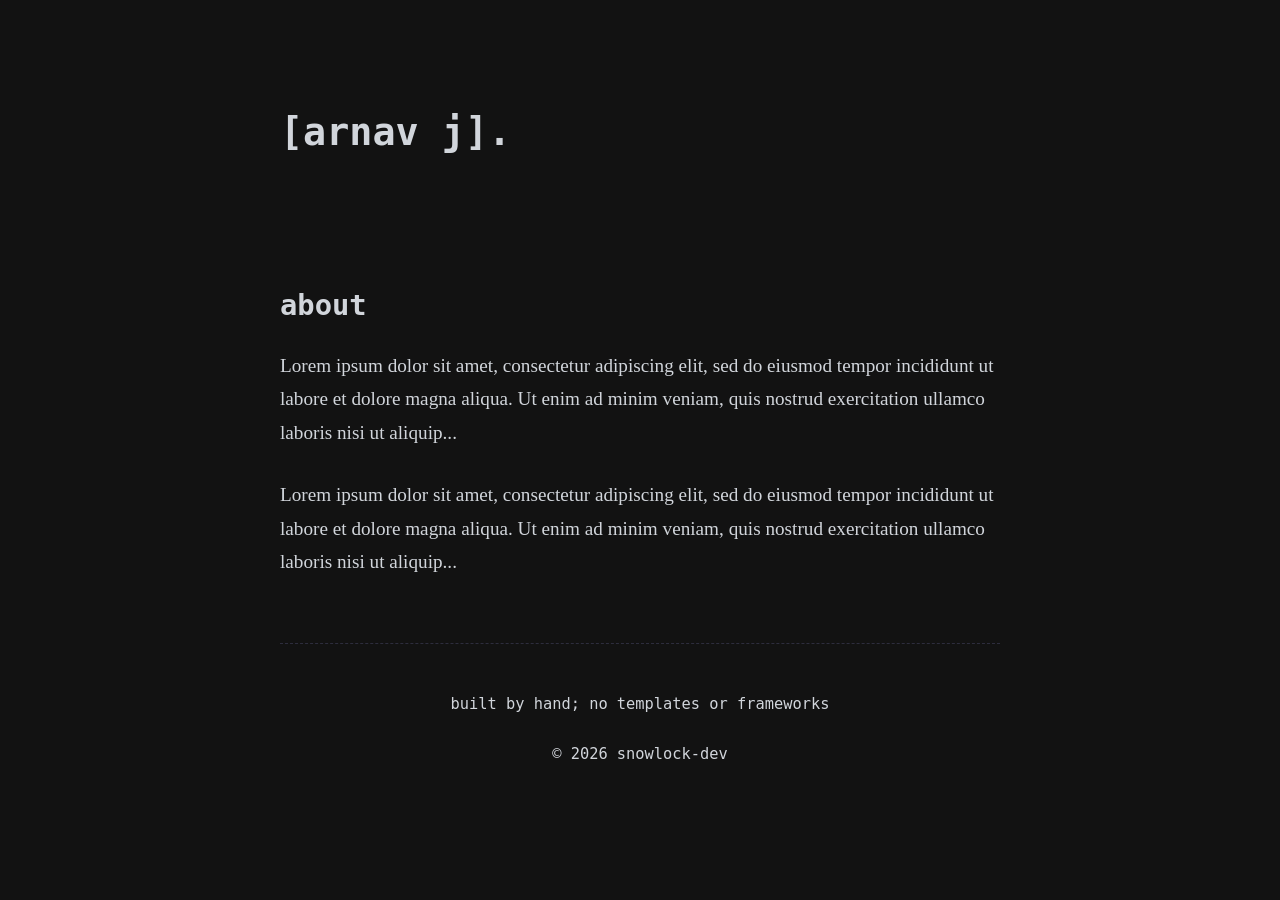
==== site.html @ 4e9fd31e "feat: add HTML layout, update CSS styles, and remove conflicting reset.css" ====
<html lang="en">
    <head>
        <meta charset="UTF-8">
        <meta name="viewport" content = "width=device-width, initial-scale=1.0">
        <title>snowlock -- portfolio</title>

        <link rel="stylesheet" href="style.css">
    </head>


    <body>
        <header>
            <h1>[arnav j].</h1>
        </header>

        <main>
            <section id="about">
                <h2>about</h2>

                <p>
                    Lorem ipsum dolor sit amet, consectetur adipiscing 
                    elit, sed do eiusmod tempor incididunt ut labore et 
                    dolore magna aliqua. Ut enim ad minim veniam, quis 
                    nostrud exercitation ullamco laboris nisi ut aliquip...
                </p>
                <p>
                    Lorem ipsum dolor sit amet, consectetur adipiscing 
                    elit, sed do eiusmod tempor incididunt ut labore et 
                    dolore magna aliqua. Ut enim ad minim veniam, quis 
                    nostrud exercitation ullamco laboris nisi ut aliquip...
                </p>
            </section>
        </main>

        <footer>
            <p>built by hand; no templates or frameworks</p>
            <p>© 2026 snowlock-dev</p>
        </footer>


    </body>



</html>
---- style.css ----
:root {
    --width: 720px;

    --font-mono: monospace;
    --font-body: serif;

    --bg: #121212;
    --border: #2d2d3d;
    --text: #d1d5db;
}

body {
    font-family: var(--font-body);
    font-size: 1.2rem;
    line-height: 1.75;
    color: var(--text);
    background-color: var(--bg);
    max-width: var(--width);
    margin: 0 auto;
    padding: 0 24px;
    overflow-wrap: break-word;
}

header {
    padding: 80px 0px;
}

h1, h2, h3 {
    font-family: var(--font-mono);
    line-height: 1.33;
}

p {
    margin-bottom: 1.5em;
}

small {
    font-size: 0.8em;
    color: var(--text);
}

footer {
    margin-top: 4rem;
    padding: 2rem 0;
    border-top: 1px dashed var(--border);
    text-align: center;
    font-size: 0.8em;
    font-family: var(--font-mono);
    &p { margin-bottom: 0.3em; }
}
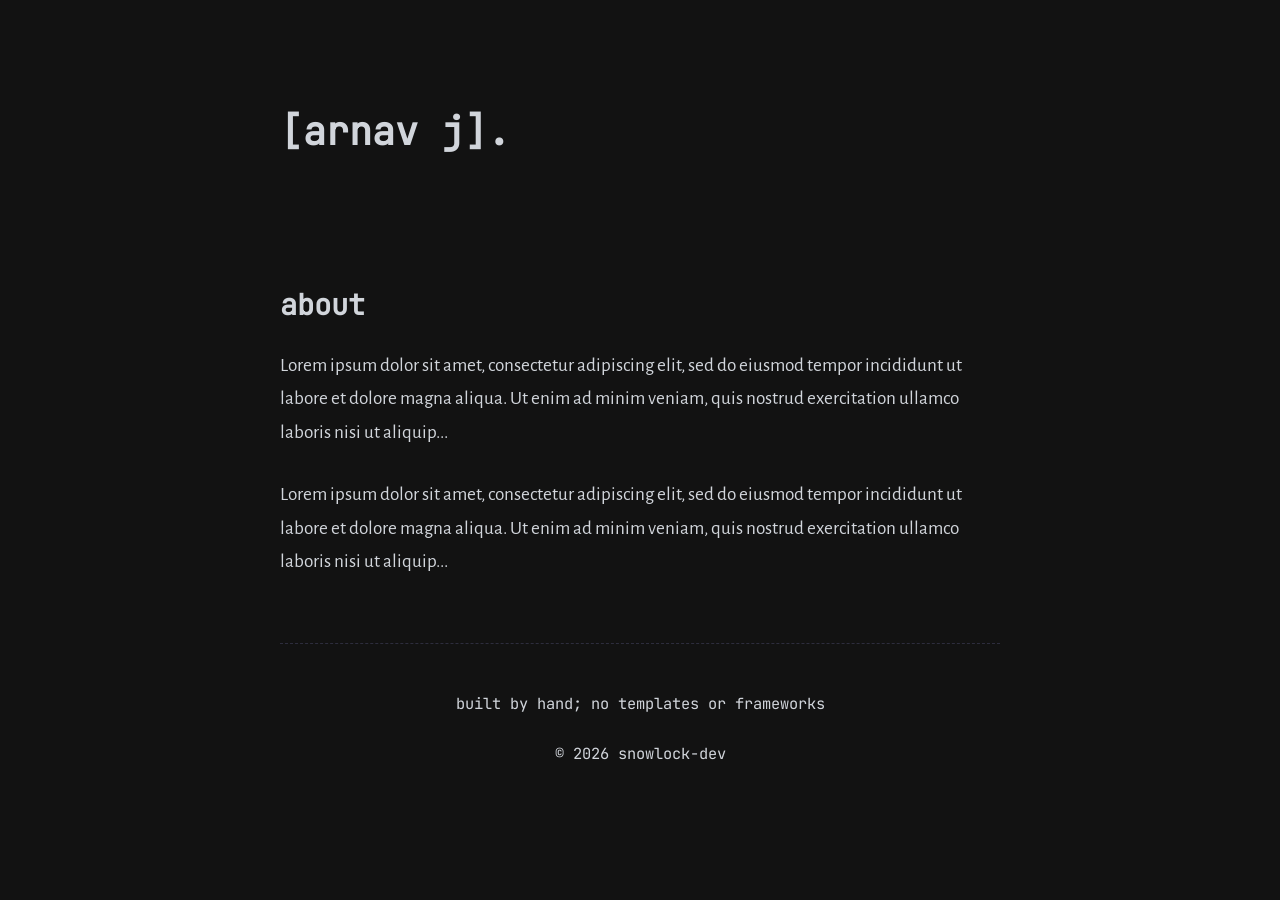
==== commit d33de5d6: "feat: added custom local fonts" ====
--- a/site.html
+++ b/site.html
@@ -4,7 +4,9 @@
         <meta name="viewport" content = "width=device-width, initial-scale=1.0">
         <title>snowlock -- portfolio</title>
 
-        <link rel="stylesheet" href="style.css">
+        <link rel="preload" href="fonts/AlegreyaSans-Regular.woff2" as="font" type=""font/woff2" crossorigin>
+        <link rel="preload" href="fonts/JetBrainsMono-VariableFont_wght.woff2" as="font" type=""font/woff2" crossorigin>
+        <link rel="stylesheet" href="css/style.css">
     </head>
 
 
@@ -41,5 +43,4 @@
     </body>
 
 
-
 </html>
--- a/css/style.css
+++ b/css/style.css
@@ -0,0 +1,66 @@
+@font-face {
+    font-family: 'Alegreya Sans';
+    src: url('/fonts/AlegreyaSans-Regular.woff2') format('woff2');
+    font-weight: 400;
+    font-style: normal;
+    font-display: block;
+}
+
+@font-face {
+    font-family: 'JetBrains Mono';
+    src: url('/fonts/JetBrainsMono-VariableFont_wght.woff2') format('woff2');
+    font-weight: 400;
+    font-style: normal;
+    font-display: block;
+}
+
+:root {
+    --width: 720px;
+
+    --font-mono: 'JetBrains Mono', monospace;
+    --font-body: 'Alegreya Sans', serif;
+
+    --bg: #121212;
+    --border: #2d2d3d;
+    --text: #d1d5db;
+}
+
+body {
+    font-family: var(--font-body);
+    font-size: 1.2rem;
+    line-height: 1.75;
+    color: var(--text);
+    background-color: var(--bg);
+    max-width: var(--width);
+    margin: 0 auto;
+    padding: 0 24px;
+    overflow-wrap: break-word;
+}
+
+header {
+    padding: 80px 0px;
+}
+
+h1, h2, h3 {
+    font-family: var(--font-mono);
+    line-height: 1.33;
+}
+
+p {
+    margin-bottom: 1.5em;
+}
+
+small {
+    font-size: 0.8em;
+    color: var(--text);
+}
+
+footer {
+    margin-top: 4rem;
+    padding: 2rem 0;
+    border-top: 1px dashed var(--border);
+    text-align: center;
+    font-size: 0.8em;
+    font-family: var(--font-mono);
+    &p { margin-bottom: 0.3em; }
+}
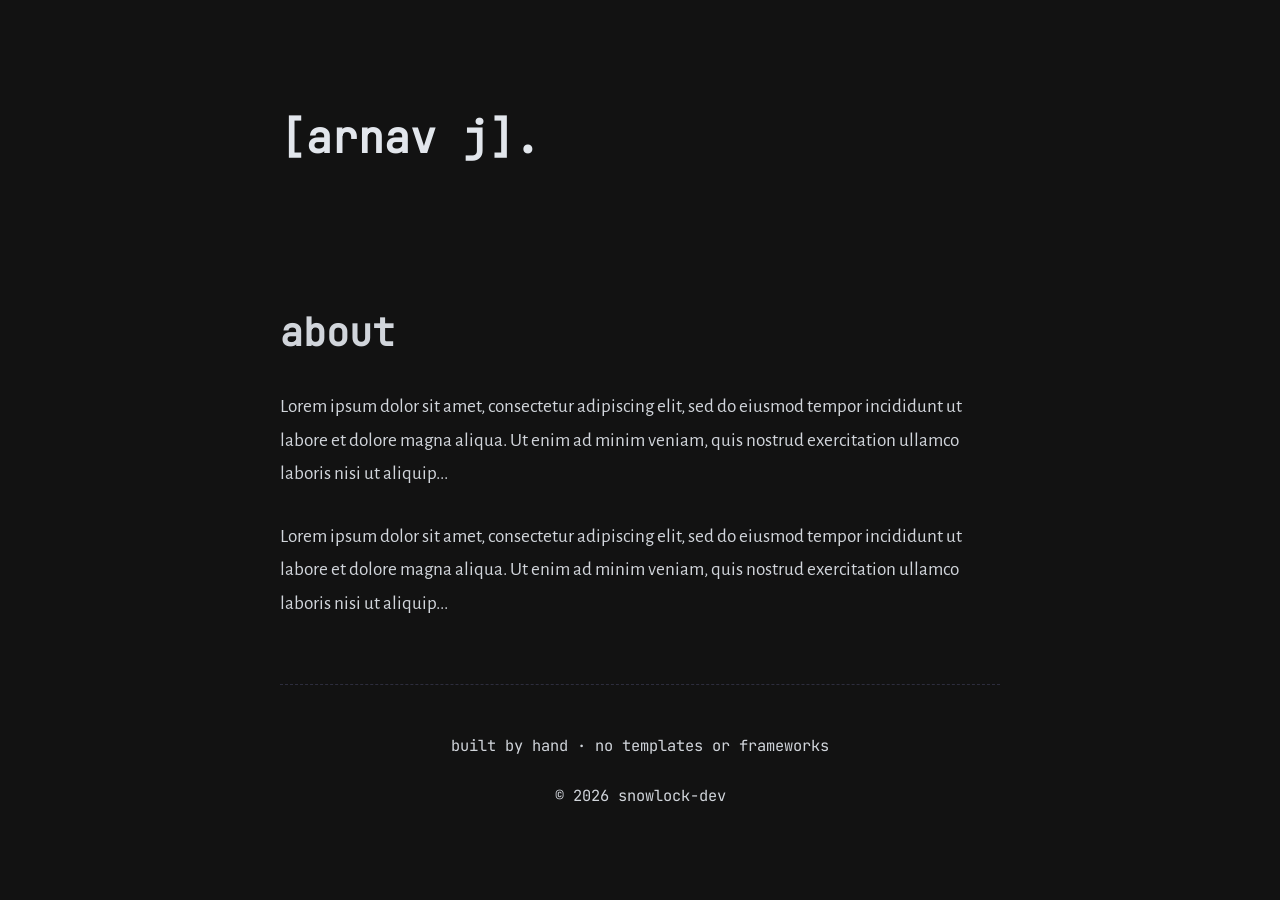
==== commit 65c47147: "feat: added h1 & h2 css" ====
--- a/site.html
+++ b/site.html
@@ -35,7 +35,7 @@
         </main>
 
         <footer>
-            <p>built by hand; no templates or frameworks</p>
+            <p>built by hand &middot; no templates or frameworks</p>
             <p>© 2026 snowlock-dev</p>
         </footer>
 
--- a/css/style.css
+++ b/css/style.css
@@ -22,6 +22,7 @@
 
     --bg: #121212;
     --border: #2d2d3d;
+    --heading-text: #e2e6ec;
     --text: #d1d5db;
 }
 
@@ -46,6 +47,15 @@
     line-height: 1.33;
 }
 
+h1 { 
+    font-size: 2.25em;
+    color: var(--heading-text);
+}
+
+h2 {
+    font-size: 2em;
+}
+
 p {
     margin-bottom: 1.5em;
 }
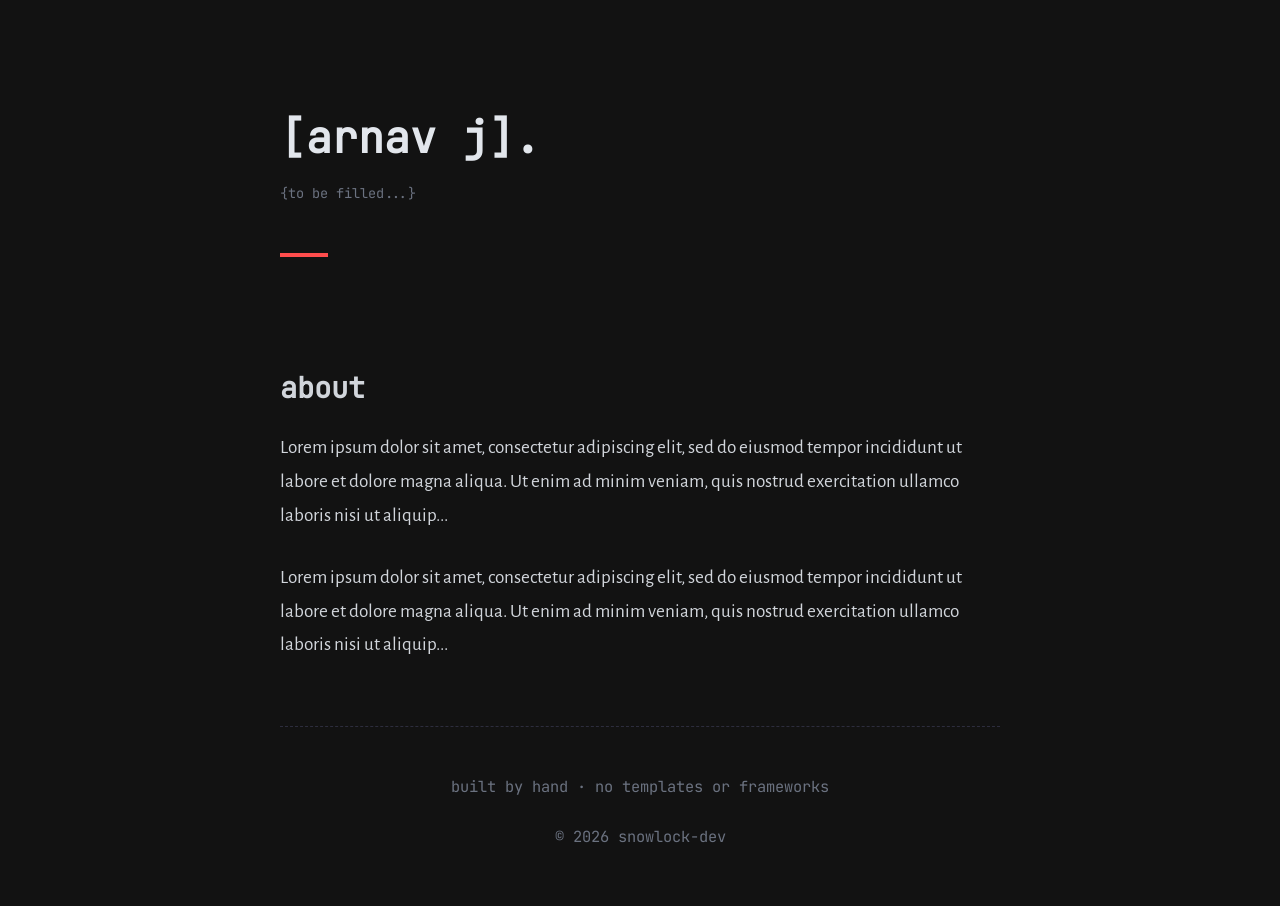
==== commit 3b5b38aa: "feat: improved header appearance" ====
--- a/site.html
+++ b/site.html
@@ -11,8 +11,10 @@
 
 
     <body>
-        <header>
+        <header class="title">
             <h1>[arnav j].</h1>
+            <p class="title-sub">{to be filled...}</p>
+            <hr class="title-line">
         </header>
 
         <main>
--- a/css/style.css
+++ b/css/style.css
@@ -18,12 +18,19 @@
     --width: 720px;
 
     --font-mono: 'JetBrains Mono', monospace;
-    --font-body: 'Alegreya Sans', serif;
+    --font-body: 'Alegreya Sans', serif; /* Top 3 fonts of all time */
 
     --bg: #121212;
     --border: #2d2d3d;
     --heading-text: #e2e6ec;
     --text: #d1d5db;
+    --accent: #ff4d4d;
+    --muted: #6b7280;
+}
+
+* {
+    scrollbar-color: #3c3c3c var(--bg);
+    scrollbar-width: thin;
 }
 
 body {
@@ -38,8 +45,24 @@
     overflow-wrap: break-word;
 }
 
-header {
+.title {
     padding: 80px 0px;
+    & h1 { margin-bottom: 0.35em; };
+}
+
+.title-sub {
+    font-family: var(--font-mono);
+    font-size: 0.85rem;
+    color: var(--muted);
+}
+
+.title-line {
+    width: 3rem;
+    height: 0.25rem; /* to be honest, I have no idea if hardcoding these values would be worse*/ 
+    background-color: var(--accent);
+    margin-bottom: 0;
+    border: none;
+    margin: 3rem 0 0.5rem 0;
 }
 
 h1, h2, h3 {
@@ -53,7 +76,7 @@
 }
 
 h2 {
-    font-size: 2em;
+    font-size: 1.5em;
 }
 
 p {
@@ -72,5 +95,6 @@
     text-align: center;
     font-size: 0.8em;
     font-family: var(--font-mono);
+    color: var(--muted);
     &p { margin-bottom: 0.3em; }
 }
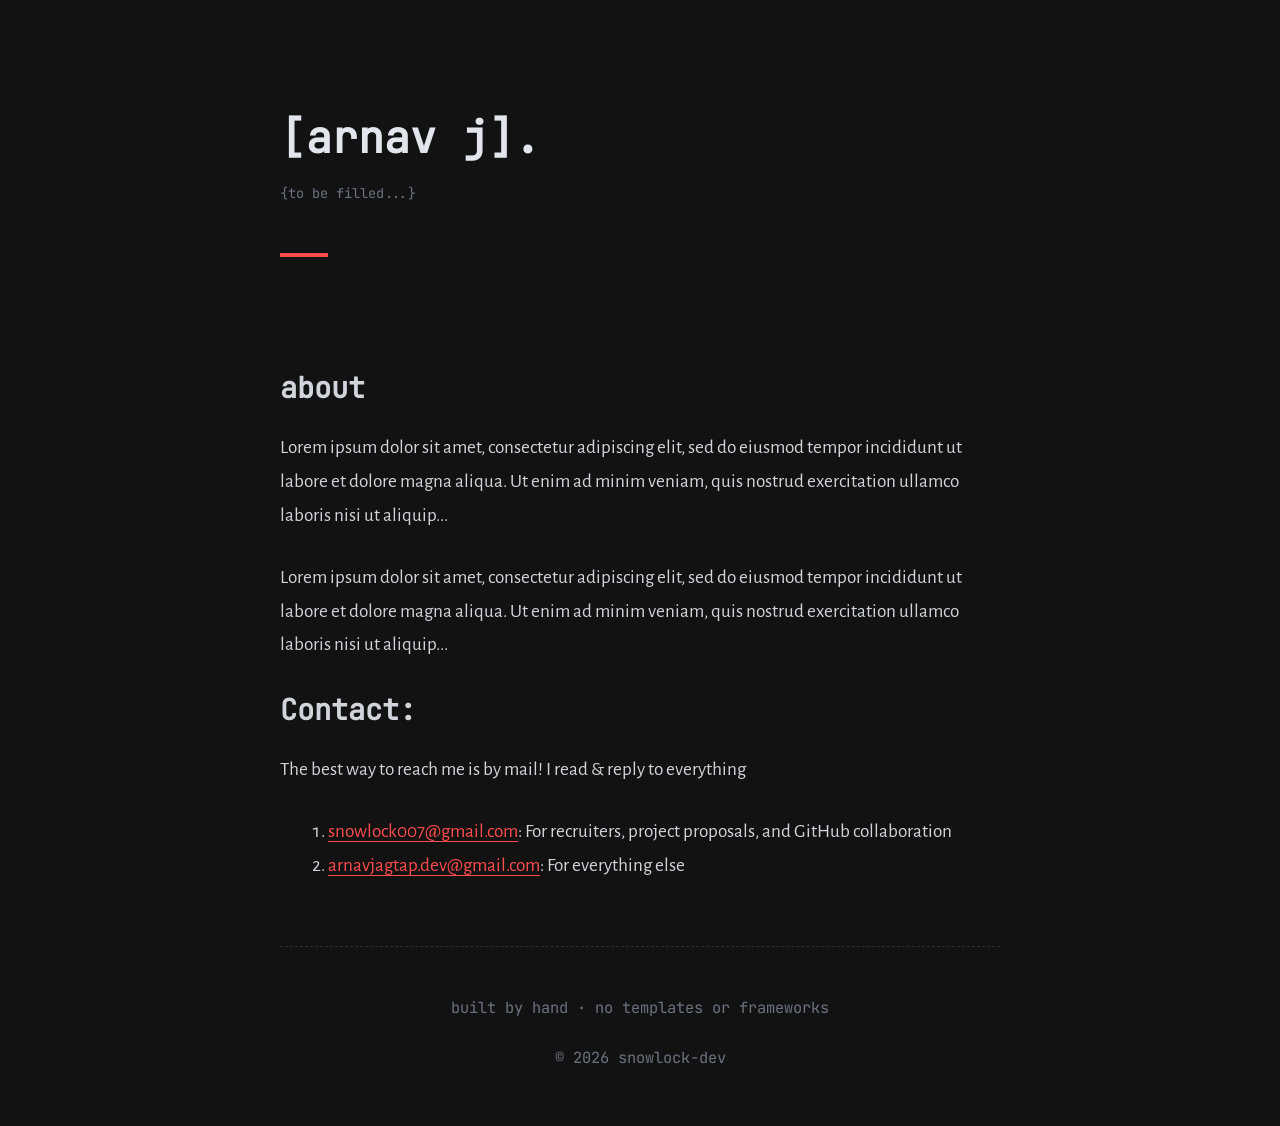
==== commit def6f2f0: "feat: added contact section" ====
--- a/site.html
+++ b/site.html
@@ -34,6 +34,20 @@
                     nostrud exercitation ullamco laboris nisi ut aliquip...
                 </p>
             </section>
+
+            <section id="projects">
+
+            </section>
+
+            <section id="contact">
+                <h2>Contact:</h2>
+                <p>The best way to reach me is by mail! I read & reply to everything</p>
+                <ol>
+                    <li><a href="mailto:snowlock007@gmail.com">snowlock007@gmail.com</a>: For recruiters, project proposals, and GitHub collaboration</li>
+                    <li><a href="mailto:arnavjagtap.dev@gmail.com">arnavjagtap.dev@gmail.com</a>: For everything else</li>
+                </ol>
+
+            </section>
         </main>
 
         <footer>
--- a/css/style.css
+++ b/css/style.css
@@ -83,6 +83,24 @@
     margin-bottom: 1.5em;
 }
 
+ul, ol {
+    padding-left: 3rem;
+    margin-bottom: 1.5rem;
+}
+
+
+a {
+    color: var(--accent);
+    text-decoration: underline;
+    text-underline-offset: 4px;
+    text-decoration-thickness: 1px;
+}
+
+a:hover {
+    opacity: 0.75;
+}
+
+
 small {
     font-size: 0.8em;
     color: var(--text);
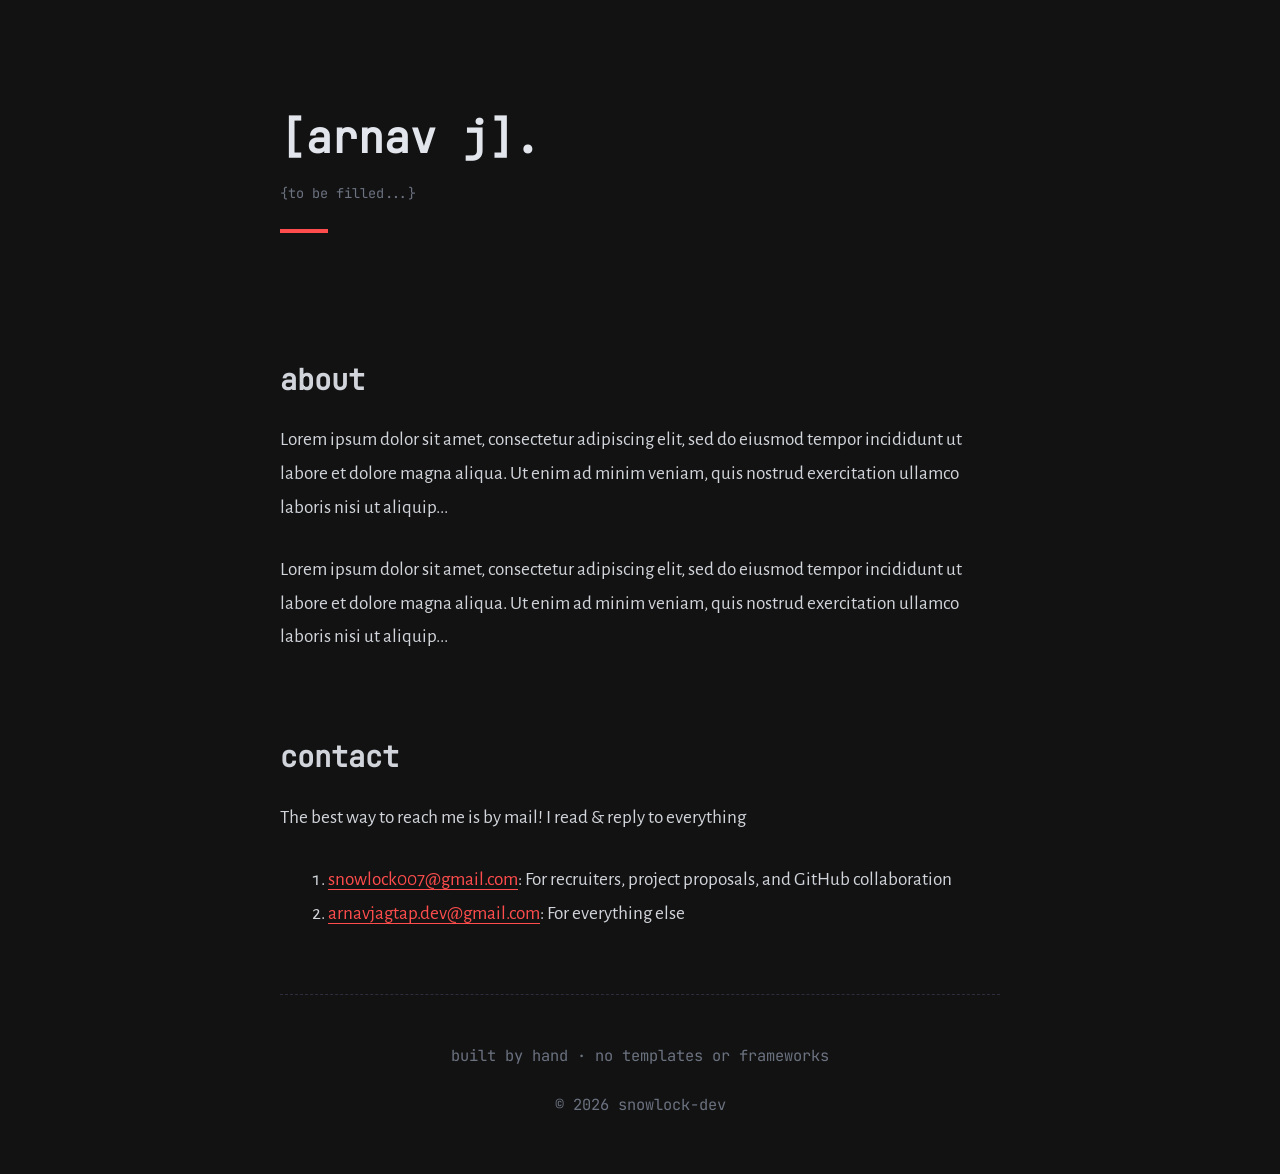
==== commit 81b35f73: "fix: css tweaks" ====
--- a/site.html
+++ b/site.html
@@ -2,6 +2,8 @@
     <head>
         <meta charset="UTF-8">
         <meta name="viewport" content = "width=device-width, initial-scale=1.0">
+        <meta property="og:site_name" content="snowlock -- portfolio">
+        <meta property="og:title" content="snowlock -- portoflio">
         <title>snowlock -- portfolio</title>
 
         <link rel="preload" href="fonts/AlegreyaSans-Regular.woff2" as="font" type=""font/woff2" crossorigin>
@@ -40,7 +42,7 @@
             </section>
 
             <section id="contact">
-                <h2>Contact:</h2>
+                <h2>contact</h2>
                 <p>The best way to reach me is by mail! I read & reply to everything</p>
                 <ol>
                     <li><a href="mailto:snowlock007@gmail.com">snowlock007@gmail.com</a>: For recruiters, project proposals, and GitHub collaboration</li>
--- a/css/style.css
+++ b/css/style.css
@@ -33,6 +33,10 @@
     scrollbar-width: thin;
 }
 
+::selection {
+    background: rgba(255, 77, 77, 0.5);
+}
+
 body {
     font-family: var(--font-body);
     font-size: 1.2rem;
@@ -41,8 +45,12 @@
     background-color: var(--bg);
     max-width: var(--width);
     margin: 0 auto;
-    padding: 0 24px;
+    padding: 0 1.5rem;
     overflow-wrap: break-word;
+}
+
+section {
+    padding-top: 1rem;
 }
 
 .title {
@@ -62,7 +70,7 @@
     background-color: var(--accent);
     margin-bottom: 0;
     border: none;
-    margin: 3rem 0 0.5rem 0;
+    margin: 1.5rem 0 0.5rem 0;
 }
 
 h1, h2, h3 {
@@ -100,6 +108,10 @@
     opacity: 0.75;
 }
 
+strong {
+    color: var(--heading-text);
+    font-weight: 600;
+}
 
 small {
     font-size: 0.8em;
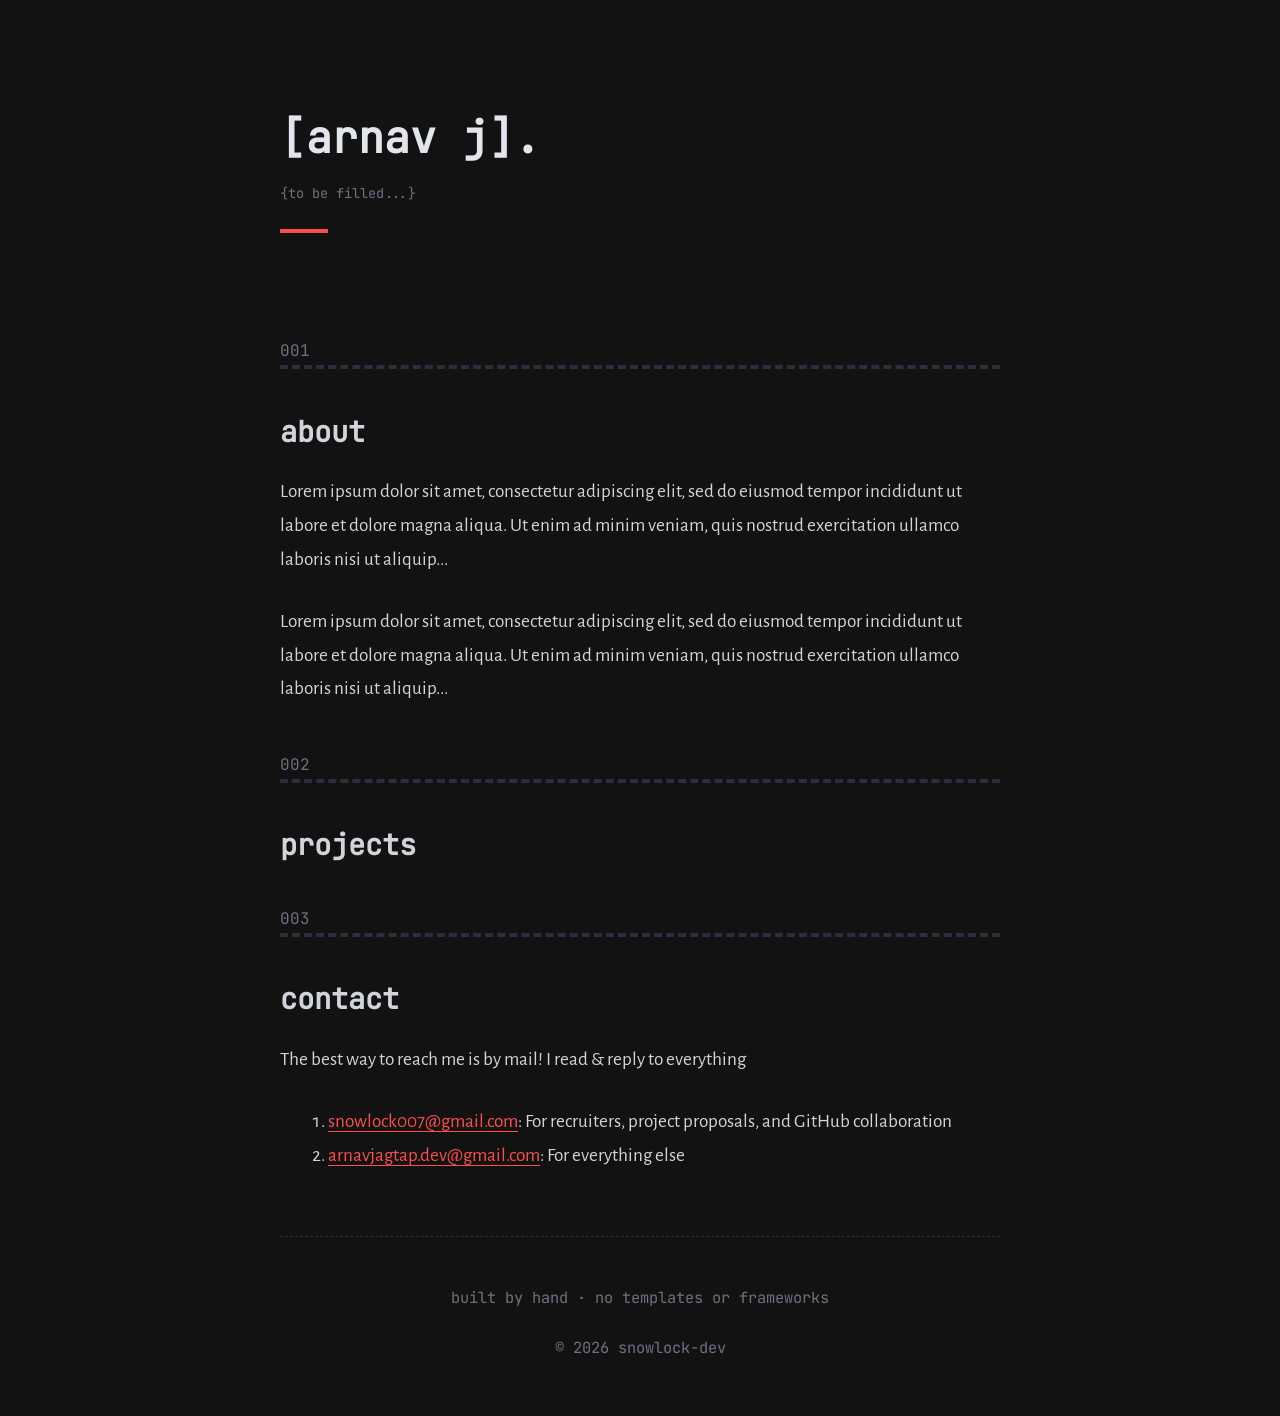
==== commit 73f70062: "feat: added section bar/rule" ====
--- a/site.html
+++ b/site.html
@@ -20,6 +20,10 @@
         </header>
 
         <main>
+            <section id="section-row">
+                <span class="section-row-num">001</span>
+                <div class="section-row-bar"></div>
+            </section>
             <section id="about">
                 <h2>about</h2>
 
@@ -37,10 +41,18 @@
                 </p>
             </section>
 
+            <section id="section-row">
+                <span class="section-row-num">002</span>
+                <div class="section-row-bar"></div>
+            </section>
             <section id="projects">
-
+                <h2>projects</h2>
             </section>
 
+            <section id="section-row">
+                <span class="section-row-num">003</span>
+                <div class="section-row-bar"></div>
+            </section>
             <section id="contact">
                 <h2>contact</h2>
                 <p>The best way to reach me is by mail! I read & reply to everything</p>
--- a/css/style.css
+++ b/css/style.css
@@ -73,6 +73,27 @@
     margin: 1.5rem 0 0.5rem 0;
 }
 
+.section-row {
+    display: flex;
+    align-items: center;
+    gap: 1rem;
+    margin-top: 4rem;
+    margin-bottom: 1rem;
+}
+
+.section-row-bar {
+    height: 4px;
+    flex: 1;
+    border-top: 4px dashed var(--border);
+}
+
+.section-row-num {
+    color: var(--muted);
+    font-family: var(--font-mono);
+    font-weight: 600px;
+    font-size: 1rem;
+}
+
 h1, h2, h3 {
     font-family: var(--font-mono);
     line-height: 1.33;
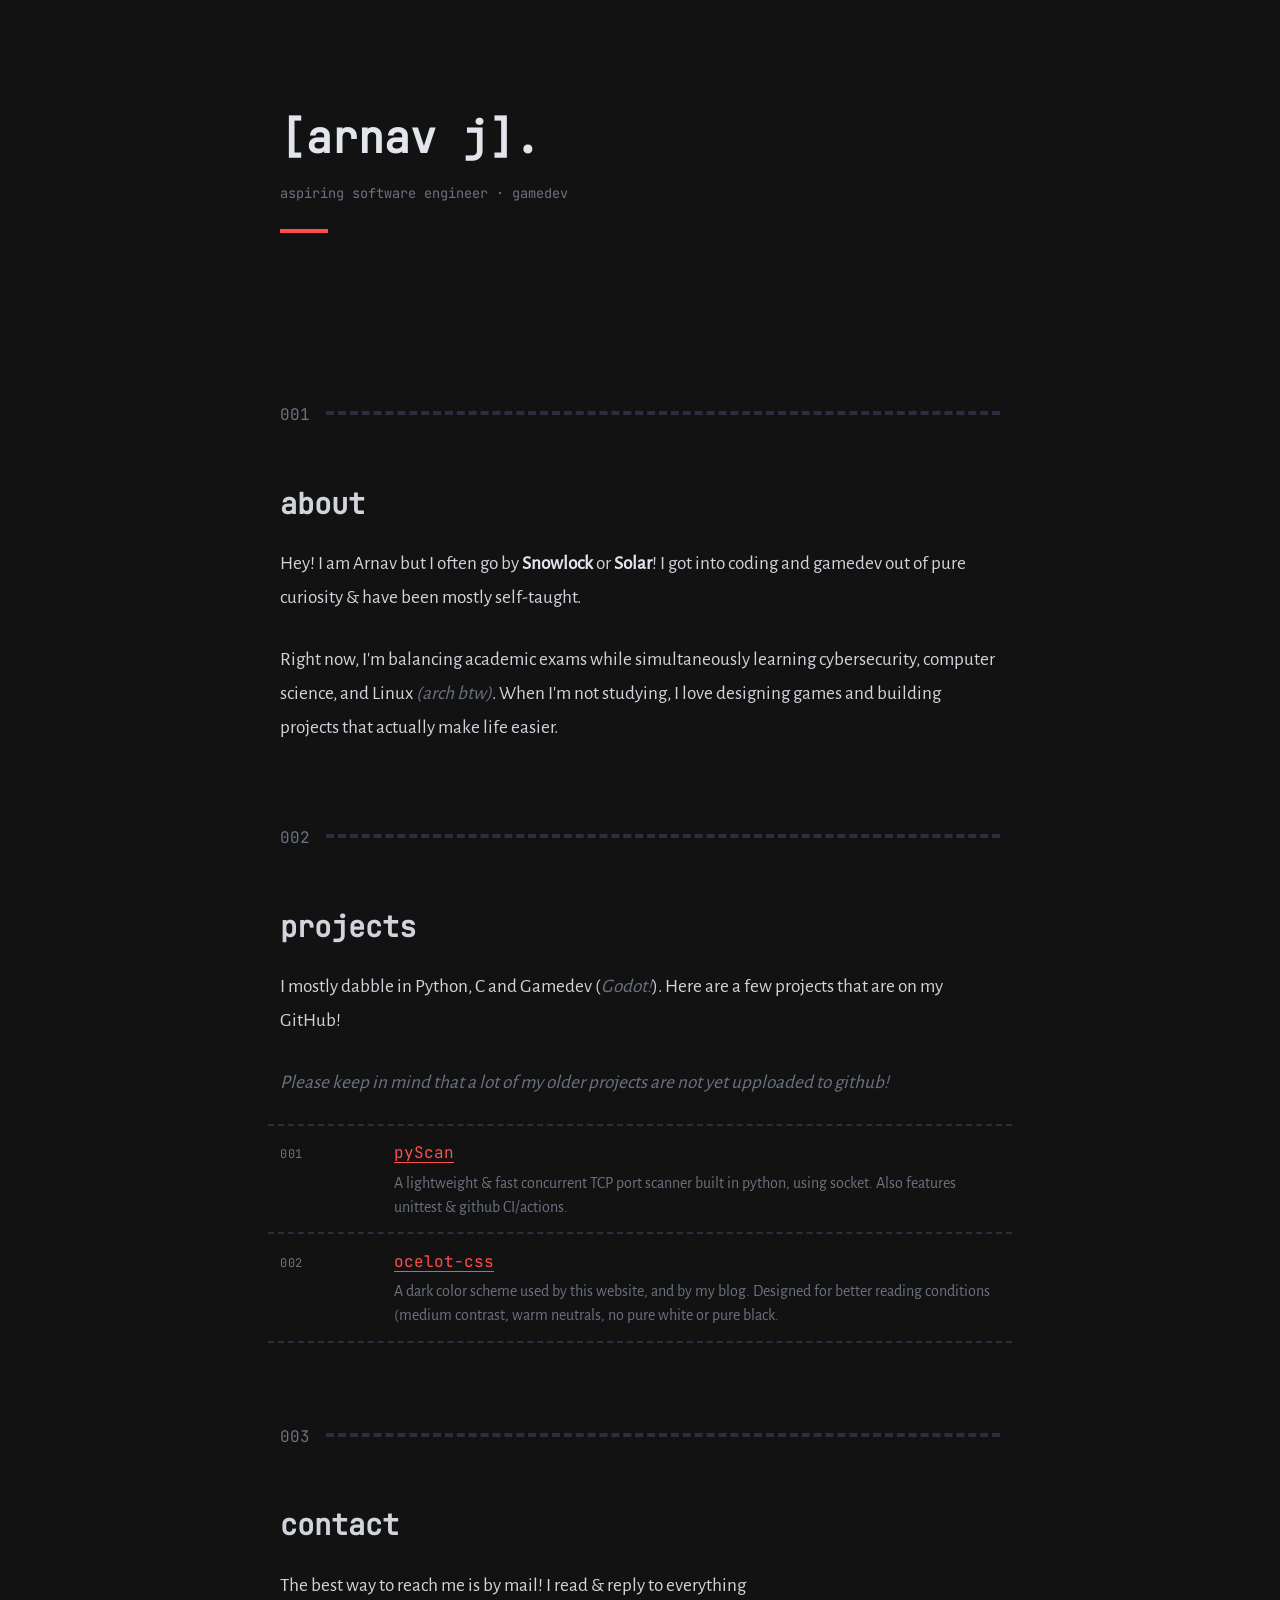
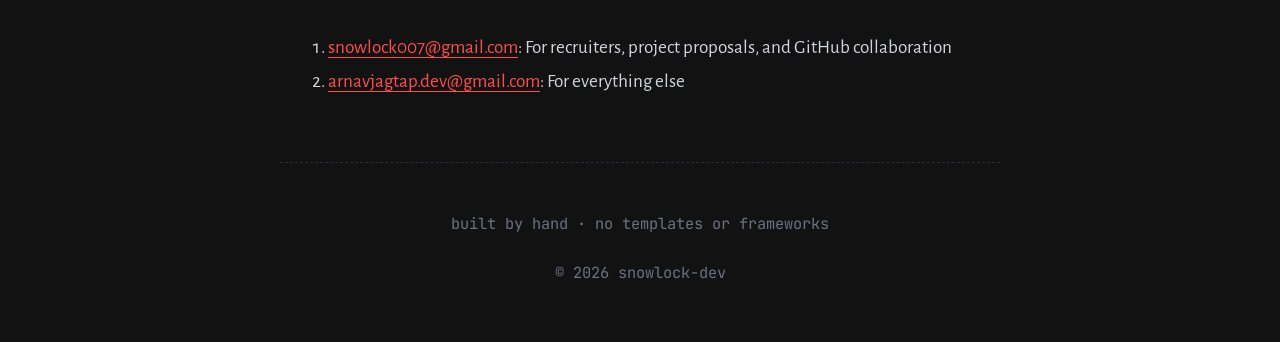
==== commit 4eabc468: "feat: v0.1! Added a lot of content- Added projects css and 2 of my projects- Added much more content" ====
--- a/site.html
+++ b/site.html
@@ -3,7 +3,7 @@
         <meta charset="UTF-8">
         <meta name="viewport" content = "width=device-width, initial-scale=1.0">
         <meta property="og:site_name" content="snowlock -- portfolio">
-        <meta property="og:title" content="snowlock -- portoflio">
+        <meta property="og:title" content="snowlock -- portfolio">
         <title>snowlock -- portfolio</title>
 
         <link rel="preload" href="fonts/AlegreyaSans-Regular.woff2" as="font" type=""font/woff2" crossorigin>
@@ -15,12 +15,12 @@
     <body>
         <header class="title">
             <h1>[arnav j].</h1>
-            <p class="title-sub">{to be filled...}</p>
+            <p class="title-sub">aspiring software engineer &middot; gamedev</p>
             <hr class="title-line">
         </header>
 
         <main>
-            <section id="section-row">
+            <section class="section-row">
                 <span class="section-row-num">001</span>
                 <div class="section-row-bar"></div>
             </section>
@@ -28,28 +28,57 @@
                 <h2>about</h2>
 
                 <p>
-                    Lorem ipsum dolor sit amet, consectetur adipiscing 
-                    elit, sed do eiusmod tempor incididunt ut labore et 
-                    dolore magna aliqua. Ut enim ad minim veniam, quis 
-                    nostrud exercitation ullamco laboris nisi ut aliquip...
+                    Hey! I am Arnav but I often go by <strong>Snowlock</strong> or 
+                    <strong>Solar</strong>! I got into coding and gamedev out of 
+                    pure curiosity & have been mostly self-taught.
                 </p>
                 <p>
-                    Lorem ipsum dolor sit amet, consectetur adipiscing 
-                    elit, sed do eiusmod tempor incididunt ut labore et 
-                    dolore magna aliqua. Ut enim ad minim veniam, quis 
-                    nostrud exercitation ullamco laboris nisi ut aliquip...
+                    Right now, I'm balancing academic exams while simultaneously 
+                    learning cybersecurity, computer science, and Linux 
+                    <em>(arch btw)</em>. When I'm not studying, I love designing 
+                    games and building projects that actually make life easier.
                 </p>
             </section>
 
-            <section id="section-row">
+            <section class="section-row">
                 <span class="section-row-num">002</span>
                 <div class="section-row-bar"></div>
             </section>
             <section id="projects">
-                <h2>projects</h2>
+            <h2>projects</h2>
+            <p>
+                I mostly dabble in Python, C and Gamedev (<em>Godot!</em>). Here are a few projects that are on my GitHub! 
+            </p>
+
+            <em>Please keep in mind that a lot of my older projects are not yet upploaded to github!</em>
+
+            <ul class="projects">
+                <li>
+                    <span class="project-tag">001</span>
+                    <div class="project-info">
+                        <a href="https://github.com/snowlock-dev/pyScan">pyScan</a>
+                        <p>
+                            A lightweight & fast concurrent TCP port scanner
+                            built in python, using socket. Also features 
+                            unittest & github CI/actions.
+                        </p>
+                    </div>
+                </li>
+                <li>
+                    <span class="project-tag">002</span>
+                    <div class="project-info">
+                        <a href="https://github.com/snowlock-dev/ocelot-css">ocelot-css</a>
+                        <p>
+                            A dark color scheme used by this website, and by my 
+                            blog. Designed for better reading conditions (medium 
+                            contrast, warm neutrals, no pure white or pure black. 
+                        </p>
+                    </div>
+                </li>
+            </ul>
             </section>
 
-            <section id="section-row">
+            <section class="section-row">
                 <span class="section-row-num">003</span>
                 <div class="section-row-bar"></div>
             </section>
--- a/css/style.css
+++ b/css/style.css
@@ -117,6 +117,61 @@
     margin-bottom: 1.5rem;
 }
 
+ul.projects {
+    list-style-type: none;
+    padding: 0;
+    margin: 1.5rem 0 2rem 0;
+}
+
+ul.projects li {
+    display: flex;
+    gap: 1.5rem;
+    margin-bottom: 0;
+    padding: 0.85rem 12px;
+    margin-left: -12px;
+    margin-right: -12px;
+    border-bottom: 2px dashed var(--border);
+    align-items: baseline;
+    transition: background-color 0.2s ease;
+}
+
+
+ul.projects li:hover {
+    background-color: rgba(255, 77, 77, 0.1);
+}
+
+ul.projects li:first-child {
+    border-top: 2px dashed var(--border);
+}
+
+ul.projects li .project-tag {
+    flex: 0 0 90px;
+    font-family: var(--font-mono);
+    font-size: 0.75rem;
+    color: var(--muted);
+    text-transform: uppercase;
+    letter-spacing: 0.05em;
+}
+
+ul.projects li .project-info {
+    flex: 1;
+    min-width: 0;
+}
+
+ul.projects li .project-info a {
+    font-family: var(--font-mono);
+    font-size: 1rem;
+    font-weight: 500;
+}
+
+ul.projects li .project-info p {
+    font-size: 1rem;
+    color: var(--muted);
+    margin-bottom: 0;
+    margin-top: 0.2rem;
+    line-height: 1.5;
+}
+
 
 a {
     color: var(--accent);
@@ -132,6 +187,11 @@
 strong {
     color: var(--heading-text);
     font-weight: 600;
+}
+
+em {
+    color: var(--muted);
+    font-style: italic;
 }
 
 small {
